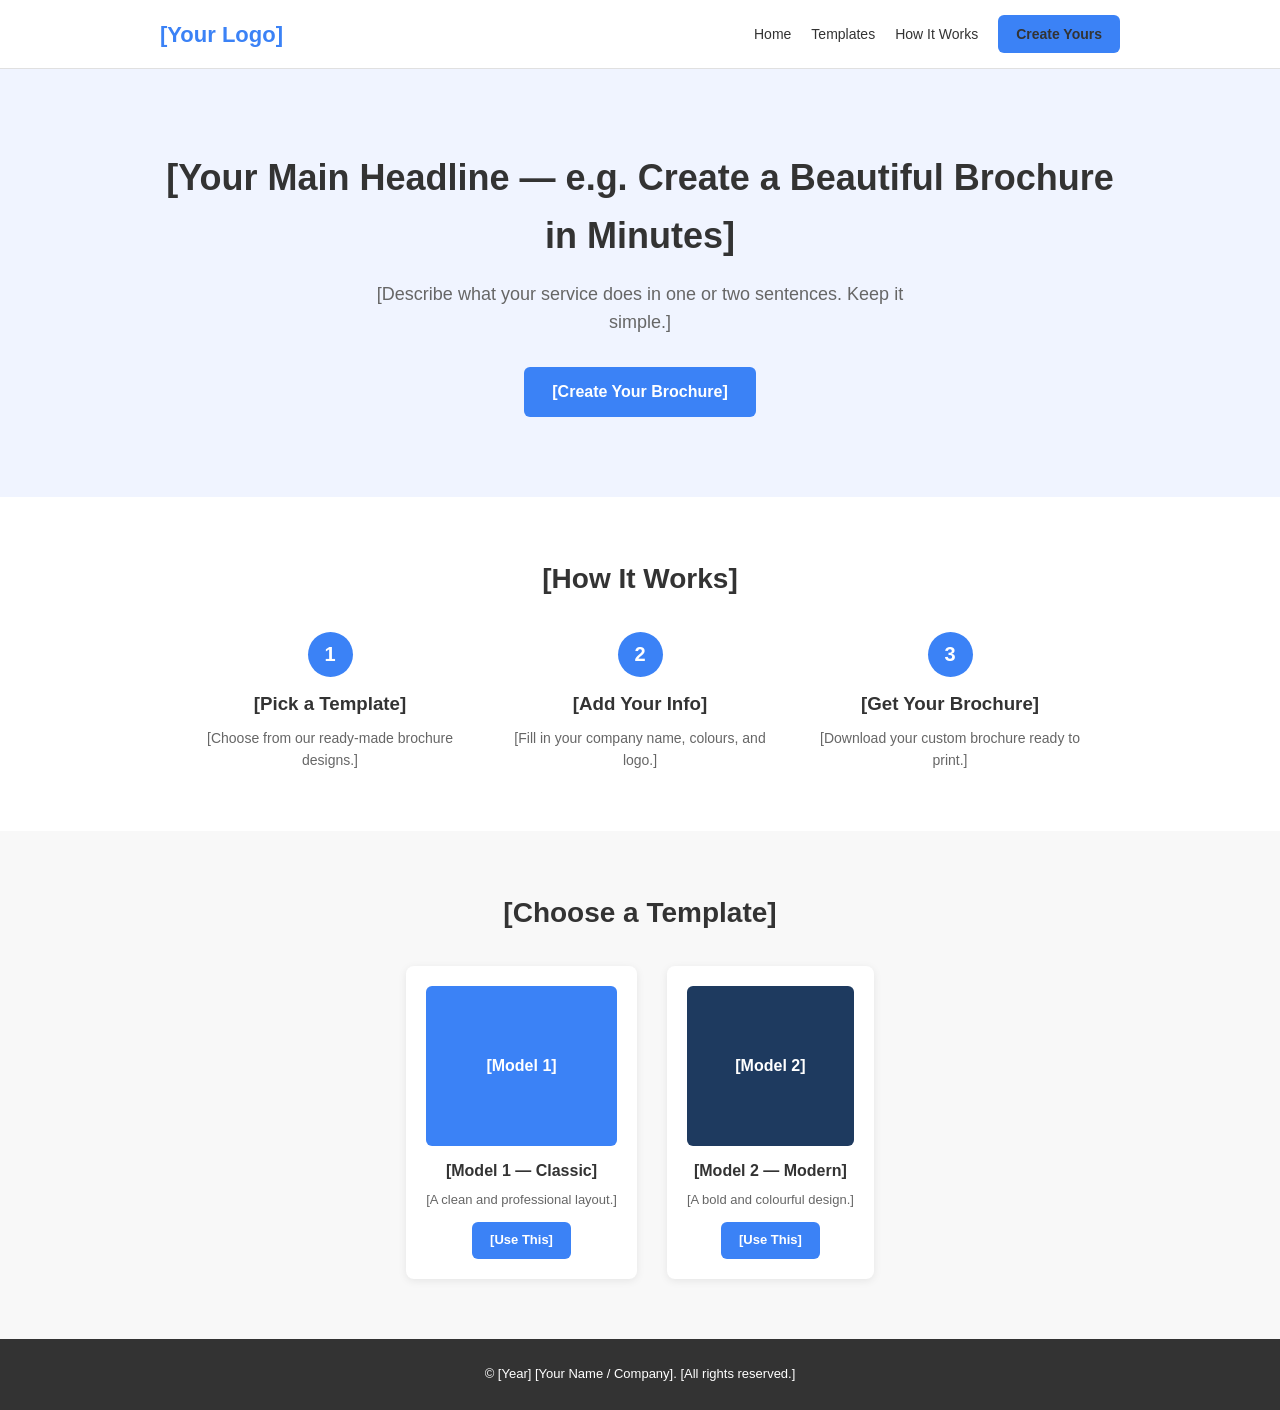
==== index.html @ ef05152e "started parkage" ====
<!DOCTYPE html>
<html lang="en">
<head>
    <meta charset="UTF-8">
    <meta name="viewport" content="width=device-width, initial-scale=1.0">
    <title>[Your Company] — Brochure Generator</title>
    <link rel="stylesheet" href="assets/css/style.css">
</head>
<body>

    <div class="header">
        <div class="container">
            <div class="logo">[Your Logo]</div>
            <div class="nav">
                <a href="index.html">Home</a>
                <a href="#templates">Templates</a>
                <a href="#how">How It Works</a>
                <a href="test.html" class="btn-small">Create Yours</a>
            </div>
        </div>
    </div>

    <div class="hero">
        <div class="container">
            <h1>[Your Main Headline — e.g. Create a Beautiful Brochure in Minutes]</h1>
            <p class="hero-sub">[Describe what your service does in one or two sentences. Keep it simple.]</p>
            <a href="test.html" class="btn">[Create Your Brochure]</a>
        </div>
    </div>

    <div id="how" class="section">
        <div class="container">
            <h2>[How It Works]</h2>
            <div class="steps">
                <div class="step">
                    <div class="step-num">1</div>
                    <h3>[Pick a Template]</h3>
                    <p>[Choose from our ready-made brochure designs.]</p>
                </div>
                <div class="step">
                    <div class="step-num">2</div>
                    <h3>[Add Your Info]</h3>
                    <p>[Fill in your company name, colours, and logo.]</p>
                </div>
                <div class="step">
                    <div class="step-num">3</div>
                    <h3>[Get Your Brochure]</h3>
                    <p>[Download your custom brochure ready to print.]</p>
                </div>
            </div>
        </div>
    </div>

    <div id="templates" class="section grey">
        <div class="container">
            <h2>[Choose a Template]</h2>
            <div class="template-grid">
                <div class="template-card">
                    <div class="template-box box-1">[Model 1]</div>
                    <h3>[Model 1 — Classic]</h3>
                    <p>[A clean and professional layout.]</p>
                    <a href="test.html?model=model1" class="btn-small">[Use This]</a>
                </div>
                <div class="template-card">
                    <div class="template-box box-2">[Model 2]</div>
                    <h3>[Model 2 — Modern]</h3>
                    <p>[A bold and colourful design.]</p>
                    <a href="test.html?model=model2" class="btn-small">[Use This]</a>
                </div>
            </div>
        </div>
    </div>

    <div class="footer">
        <div class="container">
            <p>&copy; [Year] [Your Name / Company]. [All rights reserved.]</p>
        </div>
    </div>

    <script src="assets/js/script.js"></script>
</body>
</html>
---- assets/css/style.css ----
/* =========================================== */
/* Flytify Brochure Generator — Stylesheet     */
/* =========================================== */
/*                                             */
/* This is a simple starting stylesheet.       */
/* Change colours, fonts, and spacing below.   */
/*                                             */
/* =========================================== */

/* ─── Reset ──────────────────────────────── */

* {
    margin: 0;
    padding: 0;
    box-sizing: border-box;
}

body {
    font-family: Arial, Helvetica, sans-serif;
    color: #333333;
    background: #ffffff;
    line-height: 1.6;
}

img {
    max-width: 100%;
    display: block;
}

a {
    color: #3B82F6;
    text-decoration: none;
}

a:hover {
    text-decoration: underline;
}

/* ─── Layout helpers ─────────────────────── */

.container {
    max-width: 1000px;
    margin: 0 auto;
    padding: 0 20px;
}

/* ─── Header ─────────────────────────────── */

.header {
    background: #ffffff;
    border-bottom: 1px solid #e0e0e0;
    padding: 15px 0;
}

.header .container {
    display: flex;
    justify-content: space-between;
    align-items: center;
}

.logo {
    font-size: 22px;
    font-weight: bold;
    color: #3B82F6;
}

.nav {
    display: flex;
    gap: 20px;
    align-items: center;
}

.nav a {
    color: #333333;
    font-size: 14px;
}

/* ─── Buttons ────────────────────────────── */

.btn, .btn-small {
    display: inline-block;
    background: #3B82F6;
    color: #ffffff;
    padding: 12px 28px;
    border-radius: 6px;
    font-weight: bold;
}

.btn-small {
    padding: 8px 18px;
    font-size: 13px;
}

.btn:hover, .btn-small:hover {
    background: #2563EB;
    text-decoration: none;
}

/* ─── Hero ───────────────────────────────── */

.hero {
    background: #f0f4ff;
    padding: 80px 0;
    text-align: center;
}

.hero h1 {
    font-size: 36px;
    margin-bottom: 15px;
}

.hero-sub {
    font-size: 18px;
    color: #666666;
    max-width: 550px;
    margin: 0 auto 30px;
}

/* ─── Sections ───────────────────────────── */

.section {
    padding: 60px 0;
    text-align: center;
}

.section h2 {
    font-size: 28px;
    margin-bottom: 10px;
}

.grey {
    background: #f8f8f8;
}

/* ─── Steps (How It Works) ──────────────── */

.steps {
    display: flex;
    gap: 30px;
    justify-content: center;
    margin-top: 30px;
}

.step {
    flex: 1;
    max-width: 280px;
}

.step-num {
    width: 45px;
    height: 45px;
    background: #3B82F6;
    color: #ffffff;
    font-size: 20px;
    font-weight: bold;
    border-radius: 50%;
    display: flex;
    align-items: center;
    justify-content: center;
    margin: 0 auto 12px;
}

.step h3 {
    margin-bottom: 8px;
}

.step p {
    color: #666666;
    font-size: 14px;
}

/* ─── Template grid ─────────────────────── */

.template-grid {
    display: flex;
    gap: 30px;
    justify-content: center;
    margin-top: 30px;
}

.template-card {
    background: #ffffff;
    border-radius: 8px;
    padding: 20px;
    max-width: 300px;
    box-shadow: 0 2px 8px rgba(0,0,0,0.08);
}

.template-box {
    height: 160px;
    border-radius: 6px;
    display: flex;
    align-items: center;
    justify-content: center;
    color: #ffffff;
    font-weight: bold;
    margin-bottom: 12px;
}

.box-1 {
    background: #3B82F6;
}

.box-2 {
    background: #1E3A5F;
}

.template-card h3 {
    margin-bottom: 6px;
    font-size: 16px;
}

.template-card p {
    font-size: 13px;
    color: #666666;
    margin-bottom: 12px;
}

/* ─── Builder page ──────────────────────── */

.builder {
    padding: 40px 0;
}

.builder h1 {
    text-align: center;
    margin-bottom: 5px;
}

.page-sub {
    text-align: center;
    color: #666666;
    margin-bottom: 30px;
}

.form-section {
    background: #f8f8f8;
    border-radius: 8px;
    padding: 25px;
    margin-bottom: 20px;
}

.form-section h2 {
    font-size: 18px;
    margin-bottom: 15px;
    color: #3B82F6;
}

.field {
    margin-bottom: 15px;
}

.field label {
    display: block;
    font-weight: bold;
    margin-bottom: 4px;
    font-size: 14px;
}

.field input[type="text"],
.field input[type="email"],
.field input[type="tel"] {
    width: 100%;
    padding: 10px;
    border: 1px solid #cccccc;
    border-radius: 5px;
    font-size: 15px;
}

.field input[type="color"] {
    width: 50px;
    height: 35px;
    border: 1px solid #cccccc;
    border-radius: 4px;
    vertical-align: middle;
}

.hint {
    font-size: 12px;
    color: #999999;
    margin-top: 3px;
}

.row {
    display: flex;
    gap: 20px;
}

.row .field {
    flex: 1;
}

/* ─── Swatches (colour preview) ─────────── */

.swatch {
    width: 30px;
    height: 30px;
    border-radius: 4px;
    border: 1px solid #cccccc;
    display: inline-block;
    vertical-align: middle;
    margin-left: 8px;
}

/* ─── Model selector ────────────────────── */

.model-option {
    display: inline-block;
    background: #ffffff;
    border: 2px solid #e0e0e0;
    border-radius: 8px;
    padding: 12px;
    margin-right: 15px;
    margin-bottom: 10px;
    cursor: pointer;
}

.model-option input[type="radio"] {
    display: none;
}

.model-option input[type="radio"]:checked + .model-preview {
    outline: 3px solid #3B82F6;
    outline-offset: 2px;
}

.model-preview {
    display: block;
    width: 150px;
    height: 100px;
    border-radius: 4px;
    display: flex;
    align-items: center;
    justify-content: center;
    color: #ffffff;
    font-weight: bold;
    margin-bottom: 6px;
}

/* ─── Action row ────────────────────────── */

.action-row {
    text-align: center;
}

/* ─── Footer ────────────────────────────── */

.footer {
    background: #333333;
    color: #ffffff;
    padding: 25px 0;
    text-align: center;
    font-size: 13px;
}

.footer a {
    color: #3B82F6;
}

/* ─── Mobile ────────────────────────────── */

@media (max-width: 700px) {
    .steps, .template-grid {
        flex-direction: column;
        align-items: center;
    }

    .row {
        flex-direction: column;
        gap: 0;
    }

    .hero h1 {
        font-size: 26px;
    }

    .header .container {
        flex-direction: column;
        gap: 10px;
    }
}
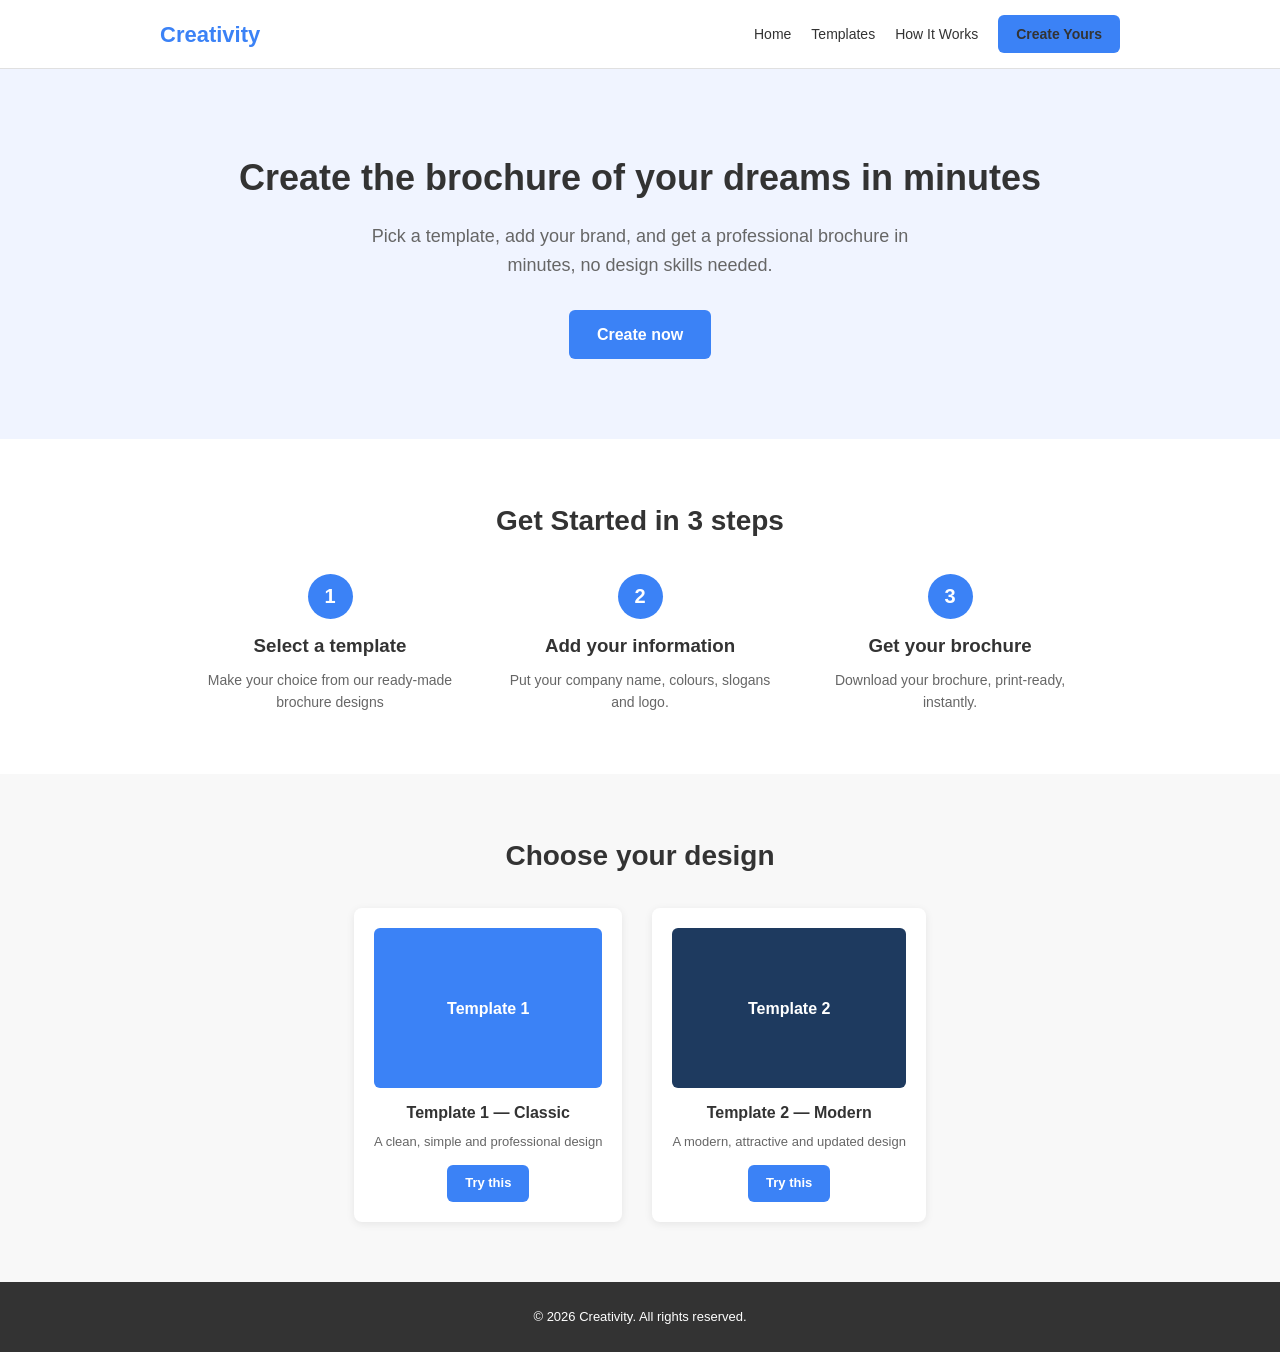
==== commit 757ab2e8: "updated the landing page to suit to my project" ====
--- a/index.html
+++ b/index.html
@@ -3,14 +3,14 @@
 <head>
     <meta charset="UTF-8">
     <meta name="viewport" content="width=device-width, initial-scale=1.0">
-    <title>[Your Company] — Brochure Generator</title>
+    <title>Creativity — Brochure Generator</title>
     <link rel="stylesheet" href="assets/css/style.css">
 </head>
 <body>
 
     <div class="header">
         <div class="container">
-            <div class="logo">[Your Logo]</div>
+            <div class="logo">Creativity</div>
             <div class="nav">
                 <a href="index.html">Home</a>
                 <a href="#templates">Templates</a>
@@ -22,30 +22,31 @@
 
     <div class="hero">
         <div class="container">
-            <h1>[Your Main Headline — e.g. Create a Beautiful Brochure in Minutes]</h1>
-            <p class="hero-sub">[Describe what your service does in one or two sentences. Keep it simple.]</p>
-            <a href="test.html" class="btn">[Create Your Brochure]</a>
+            <h1>Create the brochure of your dreams in minutes</h1>
+            <p class="hero-sub">Pick a template, add your brand, and get a professional brochure in minutes,
+                 no design skills needed.</p>
+            <a href="test.html" class="btn">Create now</a>
         </div>
     </div>
 
     <div id="how" class="section">
         <div class="container">
-            <h2>[How It Works]</h2>
+            <h2>Get Started in 3 steps</h2>
             <div class="steps">
                 <div class="step">
                     <div class="step-num">1</div>
-                    <h3>[Pick a Template]</h3>
-                    <p>[Choose from our ready-made brochure designs.]</p>
+                    <h3>Select a template</h3>
+                    <p>Make your choice from our ready-made brochure designs</p>
                 </div>
                 <div class="step">
                     <div class="step-num">2</div>
-                    <h3>[Add Your Info]</h3>
-                    <p>[Fill in your company name, colours, and logo.]</p>
+                    <h3>Add your information</h3>
+                    <p> Put your company name, colours, slogans and logo.</p>
                 </div>
                 <div class="step">
                     <div class="step-num">3</div>
-                    <h3>[Get Your Brochure]</h3>
-                    <p>[Download your custom brochure ready to print.]</p>
+                    <h3>Get your brochure</h3>
+                    <p>Download your brochure, print-ready, instantly.</p>
                 </div>
             </div>
         </div>
@@ -53,19 +54,19 @@
 
     <div id="templates" class="section grey">
         <div class="container">
-            <h2>[Choose a Template]</h2>
+            <h2>Choose your design</h2>
             <div class="template-grid">
                 <div class="template-card">
-                    <div class="template-box box-1">[Model 1]</div>
-                    <h3>[Model 1 — Classic]</h3>
-                    <p>[A clean and professional layout.]</p>
-                    <a href="test.html?model=model1" class="btn-small">[Use This]</a>
+                    <div class="template-box box-1">Template 1</div>
+                    <h3>Template 1 — Classic</h3>
+                    <p>A clean, simple and professional design </p>
+                    <a href="test.html?model=model1" class="btn-small">Try this</a>
                 </div>
                 <div class="template-card">
-                    <div class="template-box box-2">[Model 2]</div>
-                    <h3>[Model 2 — Modern]</h3>
-                    <p>[A bold and colourful design.]</p>
-                    <a href="test.html?model=model2" class="btn-small">[Use This]</a>
+                    <div class="template-box box-2">Template 2</div>
+                    <h3>Template 2 — Modern</h3>
+                    <p>A modern, attractive and updated design</p>
+                    <a href="test.html?model=model2" class="btn-small">Try this</a>
                 </div>
             </div>
         </div>
@@ -73,7 +74,7 @@
 
     <div class="footer">
         <div class="container">
-            <p>&copy; [Year] [Your Name / Company]. [All rights reserved.]</p>
+            <p>&copy; 2026 Creativity. All rights reserved.</p>
         </div>
     </div>
 
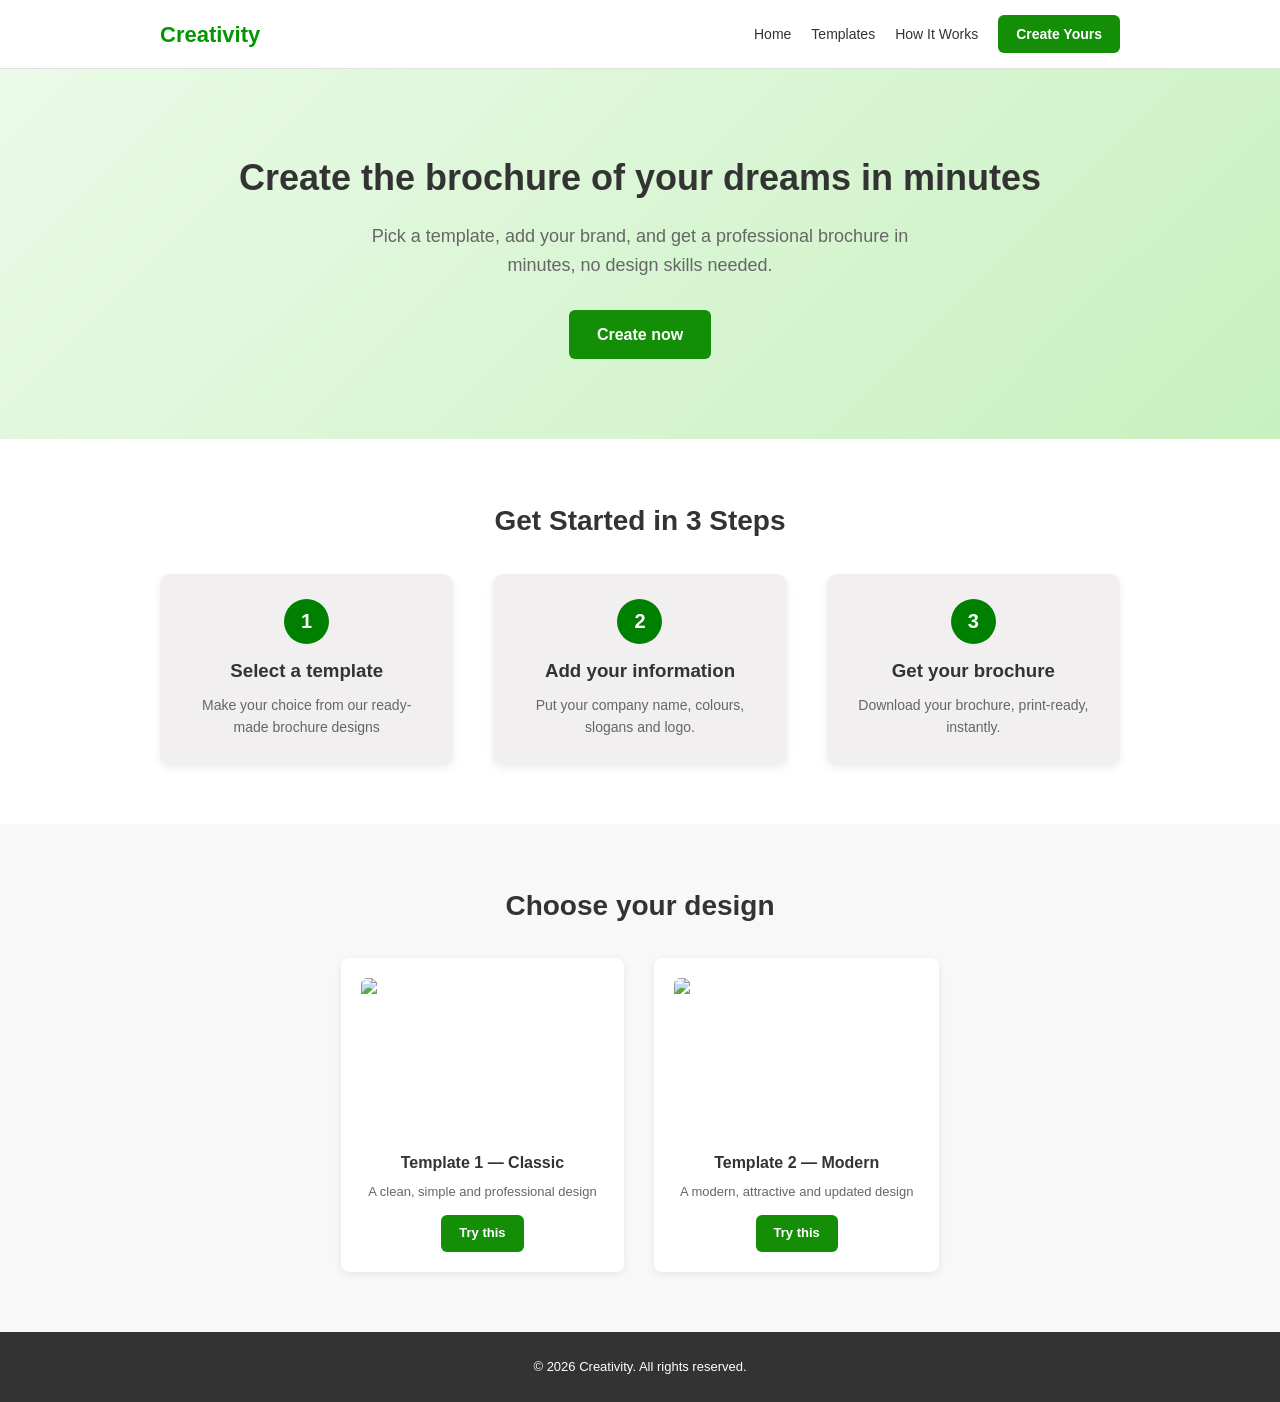
==== commit fad8963a: "Add your template preview images" ====
--- a/index.html
+++ b/index.html
@@ -15,7 +15,7 @@
                 <a href="index.html">Home</a>
                 <a href="#templates">Templates</a>
                 <a href="#how">How It Works</a>
-                <a href="test.html" class="btn-small">Create Yours</a>
+                <a href="test.html" class="btn-small" style="color: white;">Create Yours</a>
             </div>
         </div>
     </div>
@@ -31,7 +31,7 @@
 
     <div id="how" class="section">
         <div class="container">
-            <h2>Get Started in 3 steps</h2>
+            <h2>Get Started in 3 Steps</h2>
             <div class="steps">
                 <div class="step">
                     <div class="step-num">1</div>
@@ -56,14 +56,14 @@
         <div class="container">
             <h2>Choose your design</h2>
             <div class="template-grid">
-                <div class="template-card">
-                    <div class="template-box box-1">Template 1</div>
+               <div class="template-card">
+                    <img src="assets/images/template1-preview (1).png" alt="Template 1 — Classic preview" class="template-box">
                     <h3>Template 1 — Classic</h3>
                     <p>A clean, simple and professional design </p>
                     <a href="test.html?model=model1" class="btn-small">Try this</a>
                 </div>
                 <div class="template-card">
-                    <div class="template-box box-2">Template 2</div>
+                    <img src="assets/images/template2-preview (2).png" alt="Template 2 — Modern preview" class="template-box">
                     <h3>Template 2 — Modern</h3>
                     <p>A modern, attractive and updated design</p>
                     <a href="test.html?model=model2" class="btn-small">Try this</a>
@@ -78,6 +78,7 @@
         </div>
     </div>
 
+   
     <script src="assets/js/script.js"></script>
 </body>
 </html>
--- a/assets/css/style.css
+++ b/assets/css/style.css
@@ -1,5 +1,5 @@
 /* =========================================== */
-/* Flytify Brochure Generator — Stylesheet     */
+/* Creativity Brochure Generator — Stylesheet     */
 /* =========================================== */
 /*                                             */
 /* This is a simple starting stylesheet.       */
@@ -16,7 +16,7 @@
 }
 
 body {
-    font-family: Arial, Helvetica, sans-serif;
+    font-family:Arial, Helvetica, sans-serif;
     color: #333333;
     background: #ffffff;
     line-height: 1.6;
@@ -28,12 +28,13 @@
 }
 
 a {
-    color: #3B82F6;
+    color: #008000;
     text-decoration: none;
+
 }
 
 a:hover {
-    text-decoration: underline;
+    text-decoration: none;
 }
 
 /* ─── Layout helpers ─────────────────────── */
@@ -61,7 +62,7 @@
 .logo {
     font-size: 22px;
     font-weight: bold;
-    color: #3B82F6;
+    color: #039603;
 }
 
 .nav {
@@ -75,11 +76,15 @@
     font-size: 14px;
 }
 
+a:hover {
+    color: #d65c0b;
+}
+
 /* ─── Buttons ────────────────────────────── */
 
 .btn, .btn-small {
     display: inline-block;
-    background: #3B82F6;
+    background: #148e07;
     color: #ffffff;
     padding: 12px 28px;
     border-radius: 6px;
@@ -89,17 +94,19 @@
 .btn-small {
     padding: 8px 18px;
     font-size: 13px;
+    color: white;
 }
 
 .btn:hover, .btn-small:hover {
-    background: #2563EB;
+    background: #610bd3;
     text-decoration: none;
 }
 
 /* ─── Hero ───────────────────────────────── */
 
 .hero {
-    background: #f0f4ff;
+         background: linear-gradient(135deg, #eafbe7 0%, #c8f0c0 100%);
+
     padding: 80px 0;
     text-align: center;
 }
@@ -136,20 +143,25 @@
 
 .steps {
     display: flex;
-    gap: 30px;
+    gap: 40px;
     justify-content: center;
     margin-top: 30px;
 }
 
 .step {
     flex: 1;
-    max-width: 280px;
-}
+    max-width: 300px;
+    background: #f1efef;
+    padding: 25px;
+    border-radius: 10px;
+    box-shadow: 0 4px 8px rgba(0,0,0,0.08);
+}
+
 
 .step-num {
     width: 45px;
     height: 45px;
-    background: #3B82F6;
+    background: #008000;
     color: #ffffff;
     font-size: 20px;
     font-weight: bold;
@@ -198,11 +210,11 @@
 }
 
 .box-1 {
-    background: #3B82F6;
+    background: #028b20;
 }
 
 .box-2 {
-    background: #1E3A5F;
+    background: #1118e0;
 }
 
 .template-card h3 {
@@ -243,7 +255,7 @@
 .form-section h2 {
     font-size: 18px;
     margin-bottom: 15px;
-    color: #3B82F6;
+    color: #008000;
 }
 
 .field {
